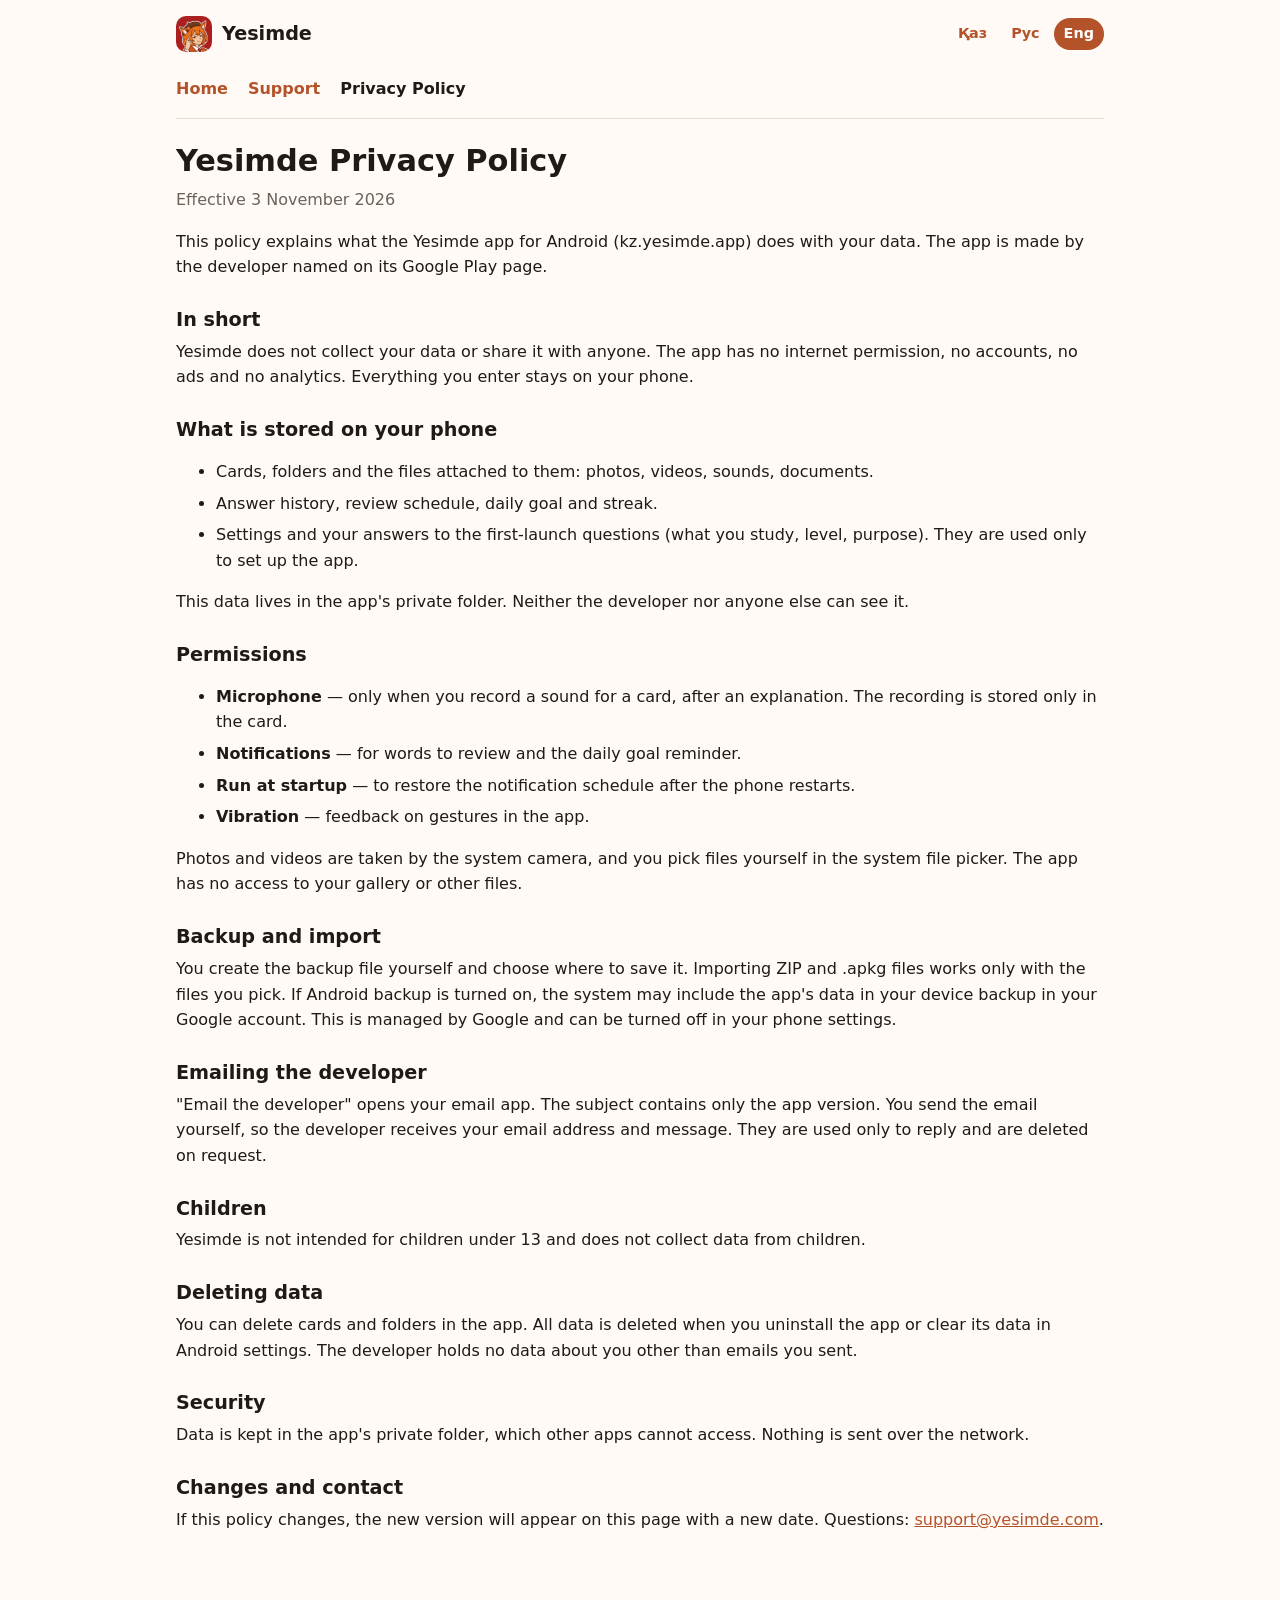
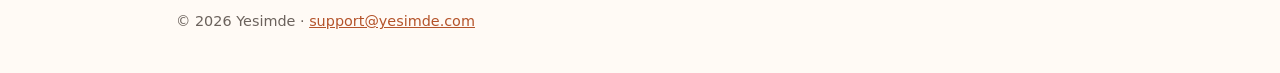
==== privacy/index.html @ 7741d612 "Сайт: главная, поддержка, политика на /privacy/ - главная kk/ru/en со скриншотами в светлой и тёмной" ====
<!doctype html>
<html lang="ru">
<head>
<meta charset="utf-8">
<meta name="viewport" content="width=device-width, initial-scale=1">
<title>Yesimde — Privacy Policy / Политика конфиденциальности / Құпиялық саясаты</title>
<meta name="title-kk" content="Yesimde — құпиялық саясаты">
<meta name="title-ru" content="Yesimde — политика конфиденциальности">
<meta name="title-en" content="Yesimde — Privacy Policy">
<link rel="icon" href="/favicon.png">
<link rel="stylesheet" href="/style.css">
<script src="/site.js" defer></script>
<!-- Исходник: docs/privacy/index.html в основном репозитории, сюда копируется как есть. -->
</head>
<body>
<header class="top">
  <a class="brand" href="/"><img src="/img/icon.png" alt="" width="36" height="36">Yesimde</a>
  <nav class="langs" aria-label="Language"><a href="#kk" lang="kk">Қаз</a><a href="#ru" lang="ru">Рус</a><a href="#en" lang="en">Eng</a></nav>
</header>

<main>

<section class="lang-section" id="kk" lang="kk" data-l="kk">
<nav class="pages"><a data-page="/" href="/#kk">Басты бет</a><a data-page="/support/" href="/support/#kk">Қолдау</a><a data-page="/privacy/" href="/privacy/#kk" aria-current="page">Құпиялық саясаты</a></nav>
<h1>Yesimde қолданбасының құпиялық саясаты</h1>
<p class="date">Күшіне енген күні: 2026 жылғы 3 қараша</p>
<p>Бұл саясат Android жүйесіне арналған Yesimde (kz.yesimde.app) қолданбасы деректеріңізбен не істейтінін түсіндіреді. Қолданбаны Google Play-дегі қолданба бетінде көрсетілген әзірлеуші жасаған.</p>

<h2>Қысқаша</h2>
<p>Yesimde деректеріңізді жинамайды және ешкімге жібермейді. Қолданбада интернетке шығу рұқсаты жоқ, аккаунттар, жарнама және аналитика жоқ. Енгізгендеріңіздің бәрі тек телефоныңызда сақталады.</p>

<h2>Телефонда не сақталады</h2>
<ul>
<li>Карточкалар, бумалар және оларға қосылған файлдар: суреттер, видео, дыбыстар, құжаттар.</li>
<li>Жауаптар тарихы, қайталау кестесі, күн мақсаты және «отшақтар».</li>
<li>Баптаулар және бірінші іске қосудағы сауалнама жауаптары (не үйренесіз, деңгей, мақсат). Олар тек қолданбаны баптау үшін керек.</li>
</ul>
<p>Бұл деректер қолданбаның жеке қалтасында жатады, оларды әзірлеуші де, басқа біреу де көрмейді.</p>

<h2>Рұқсаттар</h2>
<ul>
<li><b>Микрофон</b> — карточкаға дыбыс жазғанда ғана, алдымен түсіндірме көрсетіледі. Жазба тек карточкада сақталады.</li>
<li><b>Хабарландырулар</b> — қайталауға арналған сөздер мен күн мақсаты туралы еске салу үшін.</li>
<li><b>Іске қосылғанда жұмыс істеу</b> — телефон қайта қосылғаннан кейін хабарландыру кестесін қалпына келтіру үшін.</li>
<li><b>Діріл</b> — қолданбадағы қимылдарға жауап ретінде.</li>
</ul>
<p>Фото мен видеоны жүйелік камера түсіреді, файлдарды жүйелік таңдау терезесі арқылы өзіңіз таңдайсыз. Қолданба галереяңызға және басқа файлдарыңызға кіре алмайды.</p>

<h2>Сақтық көшірме және импорт</h2>
<p>Сақтық көшірме файлын өзіңіз жасайсыз және оны қайда сақтайтыныңызды өзіңіз таңдайсыз. ZIP және .apkg файлдарын импорттау да тек сіз таңдаған файлдармен жұмыс істейді. Android-тың өз сақтық көшірмесі қосулы болса, жүйе қолданба деректерін Google аккаунтыңыздағы құрылғы көшірмесіне қоса алады. Мұны Google басқарады, оны телефон баптауларынан өшіруге болады.</p>

<h2>Әзірлеушіге хат</h2>
<p>«Әзірлеушіге жазу» пошта қолданбаңызды ашады. Хаттың тақырыбында тек қолданба нұсқасы болады. Хатты өзіңіз жібересіз, сондықтан әзірлеуші пошта мекенжайыңызды және хат мәтінін алады. Олар тек жауап беру үшін қолданылады және сұрауыңыз бойынша жойылады.</p>

<h2>Балалар</h2>
<p>Yesimde 13 жастан кіші балаларға арналмаған және балалардан деректер жинамайды.</p>

<h2>Деректерді жою</h2>
<p>Карточкалар мен бумаларды қолданбаның өзінде жоюға болады. Барлық деректер қолданбаны өшіргенде немесе Android баптауларында оның деректерін тазартқанда жойылады. Әзірлеушіде сіз туралы деректер жоқ, тек өзіңіз жіберген хаттар ғана болуы мүмкін.</p>

<h2>Қауіпсіздік</h2>
<p>Деректер Android қолданбаның жеке қалтасында сақталады, басқа қолданбалар оған кіре алмайды. Желі арқылы ештеңе жіберілмейді.</p>

<h2>Өзгерістер және байланыс</h2>
<p>Саясат өзгерсе, жаңа нұсқасы осы бетте жаңа күнімен шығады. Сұрақтар болса, жазыңыз: <a href="mailto:support@yesimde.com">support@yesimde.com</a>.</p>
</section>

<section class="lang-section" id="ru" lang="ru" data-l="ru">
<nav class="pages"><a data-page="/" href="/#ru">Главная</a><a data-page="/support/" href="/support/#ru">Поддержка</a><a data-page="/privacy/" href="/privacy/#ru" aria-current="page">Политика конфиденциальности</a></nav>
<h1>Политика конфиденциальности приложения Yesimde</h1>
<p class="date">Действует с 3 ноября 2026 года</p>
<p>Эта политика объясняет, что приложение Yesimde (kz.yesimde.app) для Android делает с вашими данными. Приложение создано разработчиком, указанным на странице приложения в Google Play.</p>

<h2>Коротко</h2>
<p>Yesimde не собирает ваши данные и никому их не передаёт. У приложения нет разрешения на доступ в интернет, нет аккаунтов, рекламы и аналитики. Всё, что вы вводите, хранится только на вашем телефоне.</p>

<h2>Что хранится на телефоне</h2>
<ul>
<li>Карточки, папки и прикреплённые к ним файлы: фото, видео, звуки, документы.</li>
<li>История ответов, расписание повторений, цель дня и «огоньки».</li>
<li>Настройки и ответы анкеты первого запуска (что вы учите, уровень, цель). Они нужны только для настройки приложения.</li>
</ul>
<p>Эти данные лежат в личной папке приложения, их не видит ни разработчик, ни кто-либо ещё.</p>

<h2>Разрешения</h2>
<ul>
<li><b>Микрофон</b> — только когда вы записываете звук в карточку, сначала показывается объяснение. Запись хранится только в карточке.</li>
<li><b>Уведомления</b> — для слов на повторение и напоминания о цели дня.</li>
<li><b>Запуск при включении</b> — чтобы после перезагрузки телефона восстановить расписание уведомлений.</li>
<li><b>Вибрация</b> — отклик на жесты в приложении.</li>
</ul>
<p>Фото и видео снимает системная камера, файлы вы выбираете сами в системном окне выбора. Доступа к галерее и другим вашим файлам у приложения нет.</p>

<h2>Резервная копия и импорт</h2>
<p>Файл резервной копии создаёте вы сами и сами выбираете, где его сохранить. Импорт ZIP и .apkg работает только с выбранными вами файлами. Если на телефоне включено резервное копирование Android, система может включить данные приложения в копию устройства в вашем аккаунте Google. Этим управляет Google, отключить можно в настройках телефона.</p>

<h2>Письмо разработчику</h2>
<p>«Написать разработчику» открывает ваше почтовое приложение. В теме письма только версия приложения. Письмо отправляете вы сами, поэтому разработчик получает ваш адрес почты и текст письма. Они используются только для ответа и удаляются по вашей просьбе.</p>

<h2>Дети</h2>
<p>Yesimde не предназначено для детей младше 13 лет и не собирает данные детей.</p>

<h2>Удаление данных</h2>
<p>Карточки и папки удаляются в самом приложении. Все данные удаляются вместе с приложением или при очистке его данных в настройках Android. У разработчика нет данных о вас, кроме писем, которые вы отправили сами.</p>

<h2>Безопасность</h2>
<p>Данные хранятся в личной папке приложения, другие приложения к ней доступа не имеют. По сети ничего не передаётся.</p>

<h2>Изменения и связь</h2>
<p>Если политика изменится, новая версия появится на этой странице с новой датой. Вопросы присылайте на <a href="mailto:support@yesimde.com">support@yesimde.com</a>.</p>
</section>

<section class="lang-section" id="en" lang="en" data-l="en">
<nav class="pages"><a data-page="/" href="/#en">Home</a><a data-page="/support/" href="/support/#en">Support</a><a data-page="/privacy/" href="/privacy/#en" aria-current="page">Privacy Policy</a></nav>
<h1>Yesimde Privacy Policy</h1>
<p class="date">Effective 3 November 2026</p>
<p>This policy explains what the Yesimde app for Android (kz.yesimde.app) does with your data. The app is made by the developer named on its Google Play page.</p>

<h2>In short</h2>
<p>Yesimde does not collect your data or share it with anyone. The app has no internet permission, no accounts, no ads and no analytics. Everything you enter stays on your phone.</p>

<h2>What is stored on your phone</h2>
<ul>
<li>Cards, folders and the files attached to them: photos, videos, sounds, documents.</li>
<li>Answer history, review schedule, daily goal and streak.</li>
<li>Settings and your answers to the first-launch questions (what you study, level, purpose). They are used only to set up the app.</li>
</ul>
<p>This data lives in the app's private folder. Neither the developer nor anyone else can see it.</p>

<h2>Permissions</h2>
<ul>
<li><b>Microphone</b> — only when you record a sound for a card, after an explanation. The recording is stored only in the card.</li>
<li><b>Notifications</b> — for words to review and the daily goal reminder.</li>
<li><b>Run at startup</b> — to restore the notification schedule after the phone restarts.</li>
<li><b>Vibration</b> — feedback on gestures in the app.</li>
</ul>
<p>Photos and videos are taken by the system camera, and you pick files yourself in the system file picker. The app has no access to your gallery or other files.</p>

<h2>Backup and import</h2>
<p>You create the backup file yourself and choose where to save it. Importing ZIP and .apkg files works only with the files you pick. If Android backup is turned on, the system may include the app's data in your device backup in your Google account. This is managed by Google and can be turned off in your phone settings.</p>

<h2>Emailing the developer</h2>
<p>"Email the developer" opens your email app. The subject contains only the app version. You send the email yourself, so the developer receives your email address and message. They are used only to reply and are deleted on request.</p>

<h2>Children</h2>
<p>Yesimde is not intended for children under 13 and does not collect data from children.</p>

<h2>Deleting data</h2>
<p>You can delete cards and folders in the app. All data is deleted when you uninstall the app or clear its data in Android settings. The developer holds no data about you other than emails you sent.</p>

<h2>Security</h2>
<p>Data is kept in the app's private folder, which other apps cannot access. Nothing is sent over the network.</p>

<h2>Changes and contact</h2>
<p>If this policy changes, the new version will appear on this page with a new date. Questions: <a href="mailto:support@yesimde.com">support@yesimde.com</a>.</p>
</section>
</main>
<footer>© 2026 Yesimde · <a href="mailto:support@yesimde.com">support@yesimde.com</a></footer>
</body>
</html>
---- style.css ----
/* Yesimde: общий стиль сайта. Палитра как в приложении, тема по системе. */
:root {
  color-scheme: light dark;
  --text: #1f1a17;
  --muted: #6b625c;
  --bg: #fffaf5;
  --surface: #f7ede4;
  --line: #e8ddd3;
  --accent: #b4532a;
  --on-accent: #ffffff;
}
@media (prefers-color-scheme: dark) {
  :root {
    --text: #f2ebe5;
    --muted: #b3a79e;
    --bg: #120b08;
    --surface: #1f1510;
    --line: #3a2a22;
    --accent: #f08a5d;
    --on-accent: #1f0d05;
  }
}

* { box-sizing: border-box; }
html { -webkit-text-size-adjust: 100%; }
body {
  margin: 0;
  background: var(--bg);
  color: var(--text);
  font: 16px/1.6 system-ui, -apple-system, "Segoe UI", Roboto, sans-serif;
}
a { color: var(--accent); }
img { max-width: 100%; display: block; }

/* Шапка: значок, название, языки. */
.top {
  max-width: 960px;
  margin: 0 auto;
  padding: 16px;
  display: flex;
  align-items: center;
  gap: 12px;
  flex-wrap: wrap;
}
.brand {
  display: flex;
  align-items: center;
  gap: 10px;
  color: var(--text);
  text-decoration: none;
  font-weight: 700;
  font-size: 1.2em;
  margin-right: auto;
}
.brand img { width: 36px; height: 36px; border-radius: 10px; }
.langs { display: flex; gap: 4px; }
.langs a {
  padding: 4px 10px;
  border-radius: 999px;
  text-decoration: none;
  font-weight: 600;
  font-size: 0.9em;
}
.langs a[aria-current="true"] { background: var(--accent); color: var(--on-accent); }

/* Языковые разделы. Со скриптом виден только выбранный, без него — все подряд. */
html[data-lang="kk"] [data-l]:not([data-l="kk"]),
html[data-lang="ru"] [data-l]:not([data-l="ru"]),
html[data-lang="en"] [data-l]:not([data-l="en"]) { display: none; }
/* Якорь языка (#ru) выбирает раздел, а не место: страница остаётся вверху, с шапкой. */
html[data-lang] .lang-section { border-bottom: 0; scroll-margin-top: 100vh; }

.lang-section {
  max-width: 960px;
  margin: 0 auto;
  padding: 0 16px 48px;
  border-bottom: 1px solid var(--line);
}
.pages {
  display: flex;
  gap: 20px;
  flex-wrap: wrap;
  padding: 8px 0 16px;
  border-bottom: 1px solid var(--line);
  margin-bottom: 24px;
}
.pages a { font-weight: 600; text-decoration: none; }
.pages a[aria-current="page"] { color: var(--text); }

h1 { font-size: 1.9em; line-height: 1.2; margin: 0 0 8px; }
h2 { font-size: 1.2em; margin: 28px 0 6px; line-height: 1.3; }
p, li { margin: 6px 0; }
.lead { font-size: 1.15em; color: var(--muted); margin: 0 0 20px; }
.muted { color: var(--muted); }

/* Главная. */
.hero {
  border-radius: 20px;
  overflow: hidden;
  aspect-ratio: 1024 / 500;
  max-height: 340px;
  width: 100%;
  margin: 0 0 24px;
  background: var(--surface);
}
.hero img { width: 100%; height: 100%; object-fit: cover; object-position: 50% 30%; }
.notice {
  background: var(--surface);
  border-radius: 14px;
  padding: 12px 16px;
  margin: 0 0 24px;
}
.shots {
  display: grid;
  grid-auto-flow: column;
  grid-auto-columns: minmax(180px, 1fr);
  gap: 16px;
  overflow-x: auto;
  scroll-snap-type: x mandatory;
  padding: 4px 0 12px;
  margin: 8px 0 8px;
}
.shots figure { margin: 0; scroll-snap-align: start; }
.shots img {
  width: 100%;
  height: auto;
  aspect-ratio: 540 / 1087;
  border-radius: 18px;
  border: 1px solid var(--line);
  background: var(--surface);
}
.shots figcaption { font-size: 0.9em; color: var(--muted); margin-top: 6px; text-align: center; }
.features {
  display: grid;
  grid-template-columns: repeat(auto-fit, minmax(260px, 1fr));
  gap: 16px;
  margin: 24px 0;
}
.features div { background: var(--surface); border-radius: 16px; padding: 16px; }
.features h2 { margin: 0 0 6px; font-size: 1.05em; }
.features ul { margin: 0; padding-left: 20px; }

/* Поддержка. */
.mail {
  display: inline-block;
  font-size: 1.15em;
  font-weight: 700;
  padding: 10px 18px;
  border-radius: 999px;
  background: var(--accent);
  color: var(--on-accent);
  text-decoration: none;
  margin: 4px 0 8px;
}
details {
  border-bottom: 1px solid var(--line);
  padding: 10px 0;
}
summary { cursor: pointer; font-weight: 600; }
details > :not(summary) { margin-top: 8px; }

/* Политика. */
.date { color: var(--muted); margin: 0 0 16px; }

footer {
  max-width: 960px;
  margin: 0 auto;
  padding: 24px 16px 40px;
  color: var(--muted);
  font-size: 0.9em;
}
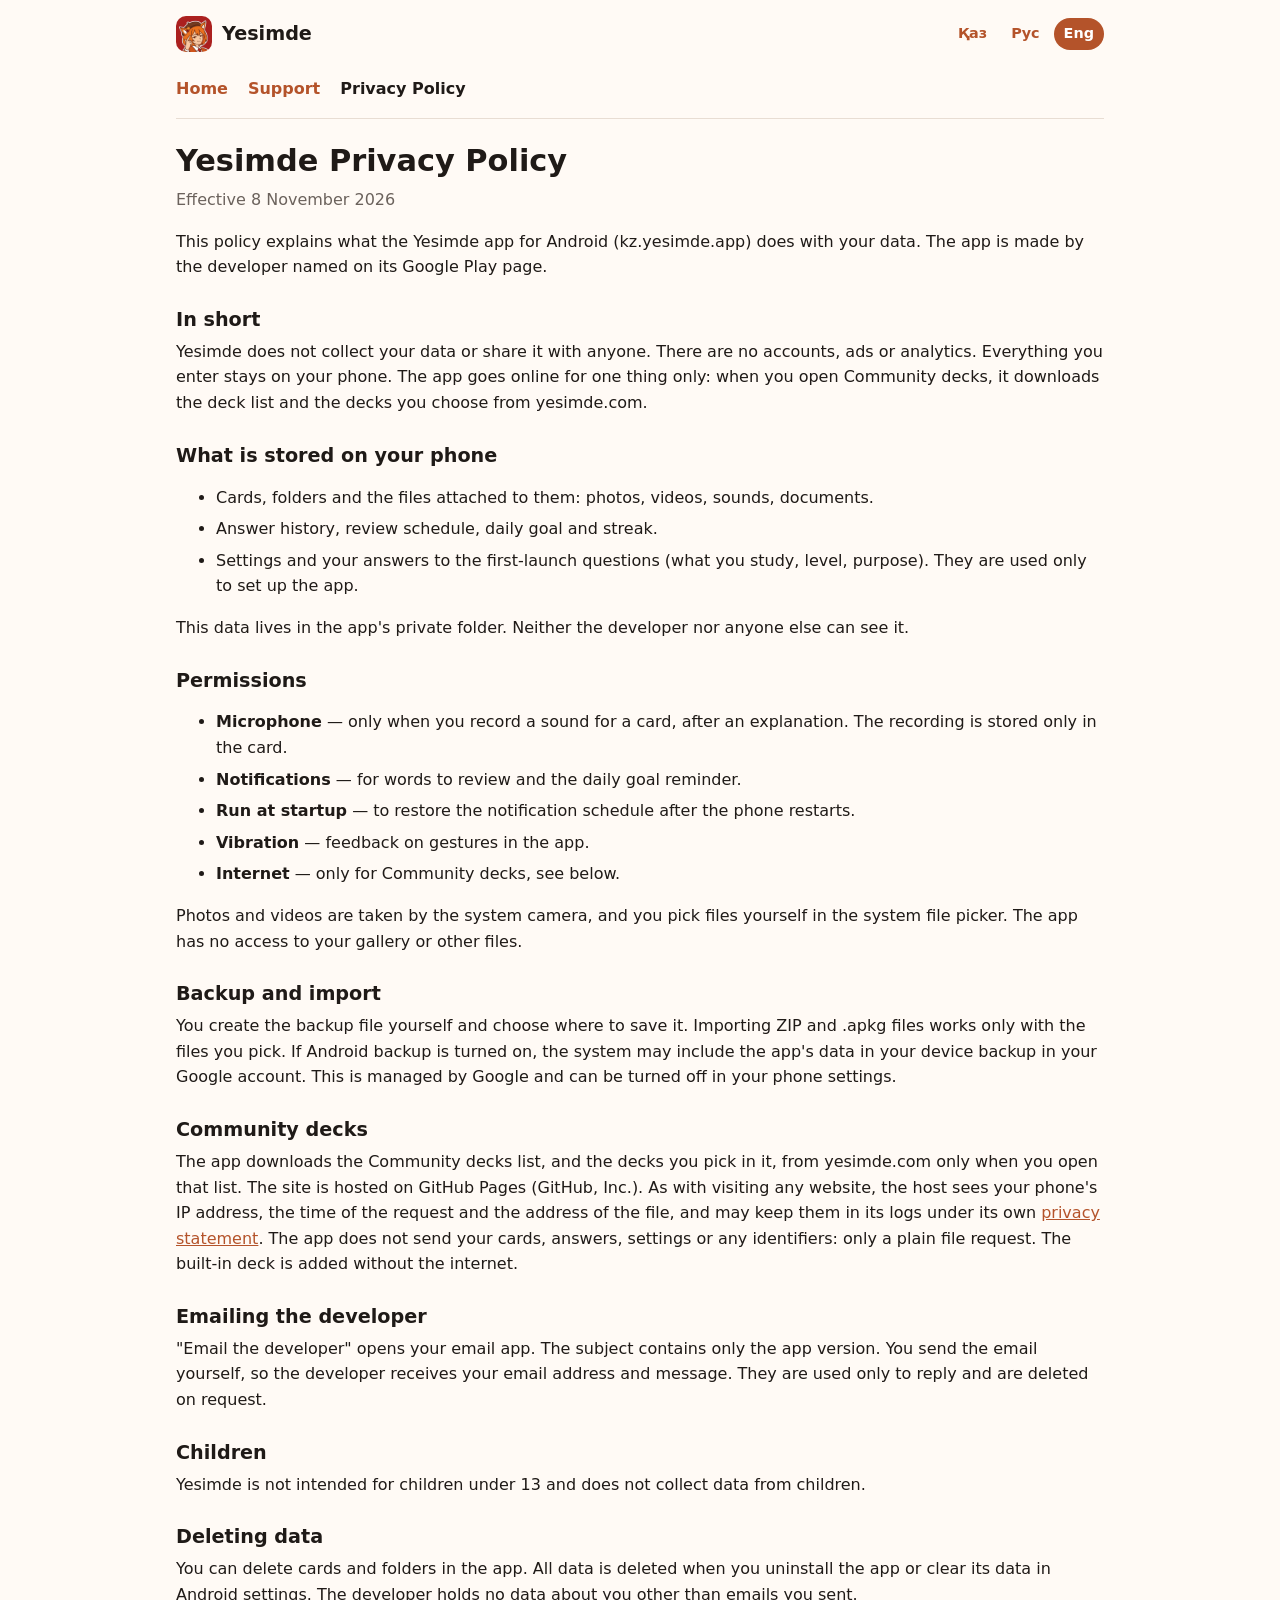
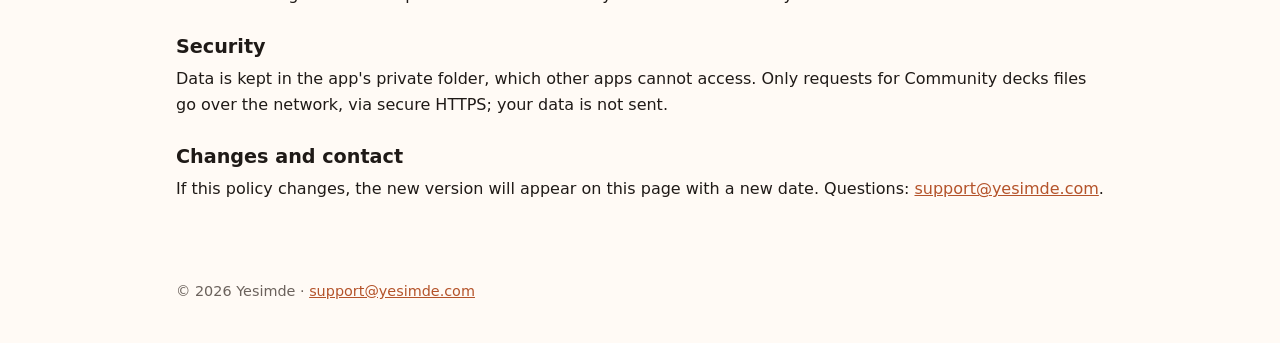
==== commit 6a3d8a0f: "Колоды сообщества: каталог decks/, политика и главная с интернетом - decks/catalog.json и 10 колод: " ====
--- a/privacy/index.html
+++ b/privacy/index.html
@@ -23,11 +23,11 @@
 <section class="lang-section" id="kk" lang="kk" data-l="kk">
 <nav class="pages"><a data-page="/" href="/#kk">Басты бет</a><a data-page="/support/" href="/support/#kk">Қолдау</a><a data-page="/privacy/" href="/privacy/#kk" aria-current="page">Құпиялық саясаты</a></nav>
 <h1>Yesimde қолданбасының құпиялық саясаты</h1>
-<p class="date">Күшіне енген күні: 2026 жылғы 3 қараша</p>
+<p class="date">Күшіне енген күні: 2026 жылғы 8 қараша</p>
 <p>Бұл саясат Android жүйесіне арналған Yesimde (kz.yesimde.app) қолданбасы деректеріңізбен не істейтінін түсіндіреді. Қолданбаны Google Play-дегі қолданба бетінде көрсетілген әзірлеуші жасаған.</p>
 
 <h2>Қысқаша</h2>
-<p>Yesimde деректеріңізді жинамайды және ешкімге жібермейді. Қолданбада интернетке шығу рұқсаты жоқ, аккаунттар, жарнама және аналитика жоқ. Енгізгендеріңіздің бәрі тек телефоныңызда сақталады.</p>
+<p>Yesimde деректеріңізді жинамайды және ешкімге жібермейді. Аккаунттар, жарнама және аналитика жоқ. Енгізгендеріңіздің бәрі тек телефоныңызда сақталады. Қолданба интернетке бір ғана мақсатпен шығады: «Қауымдастық колодалары» тізімін ашқанда yesimde.com сайтынан колодалар тізімін және өзіңіз таңдаған колодаларды жүктейді.</p>
 
 <h2>Телефонда не сақталады</h2>
 <ul>
@@ -43,11 +43,15 @@
 <li><b>Хабарландырулар</b> — қайталауға арналған сөздер мен күн мақсаты туралы еске салу үшін.</li>
 <li><b>Іске қосылғанда жұмыс істеу</b> — телефон қайта қосылғаннан кейін хабарландыру кестесін қалпына келтіру үшін.</li>
 <li><b>Діріл</b> — қолданбадағы қимылдарға жауап ретінде.</li>
+<li><b>Интернет</b> — тек «Қауымдастық колодалары» үшін, төменде қараңыз.</li>
 </ul>
 <p>Фото мен видеоны жүйелік камера түсіреді, файлдарды жүйелік таңдау терезесі арқылы өзіңіз таңдайсыз. Қолданба галереяңызға және басқа файлдарыңызға кіре алмайды.</p>
 
 <h2>Сақтық көшірме және импорт</h2>
 <p>Сақтық көшірме файлын өзіңіз жасайсыз және оны қайда сақтайтыныңызды өзіңіз таңдайсыз. ZIP және .apkg файлдарын импорттау да тек сіз таңдаған файлдармен жұмыс істейді. Android-тың өз сақтық көшірмесі қосулы болса, жүйе қолданба деректерін Google аккаунтыңыздағы құрылғы көшірмесіне қоса алады. Мұны Google басқарады, оны телефон баптауларынан өшіруге болады.</p>
+
+<h2>Қауымдастық колодалары</h2>
+<p>«Қауымдастық колодалары» тізімін және ондағы таңдалған колодаларды қолданба yesimde.com сайтынан тек сіз осы тізімді ашқанда жүктейді. Сайт GitHub Pages қызметінде (GitHub, Inc.) орналасқан. Кез келген сайтты ашқандағыдай, хостинг телефонның IP-мекенжайын, сұрау уақытын және жүктелетін файлдың мекенжайын көреді және оларды өз <a href="https://docs.github.com/site-policy/privacy-policies/github-general-privacy-statement">құпиялық саясатына</a> сәйкес журналдарында сақтауы мүмкін. Қолданба карточкаларыңызды, жауаптарыңызды, баптауларыңызды немесе ешқандай идентификаторды жібермейді: тек файлды сұрайды. Кірістірілген колода желісіз қосылады.</p>
 
 <h2>Әзірлеушіге хат</h2>
 <p>«Әзірлеушіге жазу» пошта қолданбаңызды ашады. Хаттың тақырыбында тек қолданба нұсқасы болады. Хатты өзіңіз жібересіз, сондықтан әзірлеуші пошта мекенжайыңызды және хат мәтінін алады. Олар тек жауап беру үшін қолданылады және сұрауыңыз бойынша жойылады.</p>
@@ -59,7 +63,7 @@
 <p>Карточкалар мен бумаларды қолданбаның өзінде жоюға болады. Барлық деректер қолданбаны өшіргенде немесе Android баптауларында оның деректерін тазартқанда жойылады. Әзірлеушіде сіз туралы деректер жоқ, тек өзіңіз жіберген хаттар ғана болуы мүмкін.</p>
 
 <h2>Қауіпсіздік</h2>
-<p>Деректер Android қолданбаның жеке қалтасында сақталады, басқа қолданбалар оған кіре алмайды. Желі арқылы ештеңе жіберілмейді.</p>
+<p>Деректер Android қолданбаның жеке қалтасында сақталады, басқа қолданбалар оған кіре алмайды. Желі арқылы тек «Қауымдастық колодалары» файлдарының сұраулары қорғалған HTTPS байланысымен жіберіледі, деректеріңіз жіберілмейді.</p>
 
 <h2>Өзгерістер және байланыс</h2>
 <p>Саясат өзгерсе, жаңа нұсқасы осы бетте жаңа күнімен шығады. Сұрақтар болса, жазыңыз: <a href="mailto:support@yesimde.com">support@yesimde.com</a>.</p>
@@ -68,11 +72,11 @@
 <section class="lang-section" id="ru" lang="ru" data-l="ru">
 <nav class="pages"><a data-page="/" href="/#ru">Главная</a><a data-page="/support/" href="/support/#ru">Поддержка</a><a data-page="/privacy/" href="/privacy/#ru" aria-current="page">Политика конфиденциальности</a></nav>
 <h1>Политика конфиденциальности приложения Yesimde</h1>
-<p class="date">Действует с 3 ноября 2026 года</p>
+<p class="date">Действует с 8 ноября 2026 года</p>
 <p>Эта политика объясняет, что приложение Yesimde (kz.yesimde.app) для Android делает с вашими данными. Приложение создано разработчиком, указанным на странице приложения в Google Play.</p>
 
 <h2>Коротко</h2>
-<p>Yesimde не собирает ваши данные и никому их не передаёт. У приложения нет разрешения на доступ в интернет, нет аккаунтов, рекламы и аналитики. Всё, что вы вводите, хранится только на вашем телефоне.</p>
+<p>Yesimde не собирает ваши данные и никому их не передаёт. Нет аккаунтов, рекламы и аналитики. Всё, что вы вводите, хранится только на вашем телефоне. В интернет приложение выходит только для одного: когда вы открываете «Колоды сообщества», оно скачивает с сайта yesimde.com список колод и выбранные вами колоды.</p>
 
 <h2>Что хранится на телефоне</h2>
 <ul>
@@ -88,11 +92,15 @@
 <li><b>Уведомления</b> — для слов на повторение и напоминания о цели дня.</li>
 <li><b>Запуск при включении</b> — чтобы после перезагрузки телефона восстановить расписание уведомлений.</li>
 <li><b>Вибрация</b> — отклик на жесты в приложении.</li>
+<li><b>Интернет</b> — только для «Колод сообщества», см. ниже.</li>
 </ul>
 <p>Фото и видео снимает системная камера, файлы вы выбираете сами в системном окне выбора. Доступа к галерее и другим вашим файлам у приложения нет.</p>
 
 <h2>Резервная копия и импорт</h2>
 <p>Файл резервной копии создаёте вы сами и сами выбираете, где его сохранить. Импорт ZIP и .apkg работает только с выбранными вами файлами. Если на телефоне включено резервное копирование Android, система может включить данные приложения в копию устройства в вашем аккаунте Google. Этим управляет Google, отключить можно в настройках телефона.</p>
+
+<h2>Колоды сообщества</h2>
+<p>Список «Колоды сообщества» и выбранные в нём колоды приложение скачивает с сайта yesimde.com, только когда вы открываете этот список. Сайт размещён на GitHub Pages (GitHub, Inc.). Как при открытии любого сайта, хостинг видит IP-адрес телефона, время запроса и адрес скачиваемого файла и может хранить их в своих журналах по своей <a href="https://docs.github.com/site-policy/privacy-policies/github-general-privacy-statement">политике конфиденциальности</a>. Приложение не отправляет ни ваших карточек, ни ответов, ни настроек, ни каких-либо идентификаторов: только обычный запрос файла. Встроенная колода добавляется без сети.</p>
 
 <h2>Письмо разработчику</h2>
 <p>«Написать разработчику» открывает ваше почтовое приложение. В теме письма только версия приложения. Письмо отправляете вы сами, поэтому разработчик получает ваш адрес почты и текст письма. Они используются только для ответа и удаляются по вашей просьбе.</p>
@@ -104,7 +112,7 @@
 <p>Карточки и папки удаляются в самом приложении. Все данные удаляются вместе с приложением или при очистке его данных в настройках Android. У разработчика нет данных о вас, кроме писем, которые вы отправили сами.</p>
 
 <h2>Безопасность</h2>
-<p>Данные хранятся в личной папке приложения, другие приложения к ней доступа не имеют. По сети ничего не передаётся.</p>
+<p>Данные хранятся в личной папке приложения, другие приложения к ней доступа не имеют. По сети идут только запросы файлов «Колод сообщества», по защищённому соединению HTTPS; ваши данные не передаются.</p>
 
 <h2>Изменения и связь</h2>
 <p>Если политика изменится, новая версия появится на этой странице с новой датой. Вопросы присылайте на <a href="mailto:support@yesimde.com">support@yesimde.com</a>.</p>
@@ -113,11 +121,11 @@
 <section class="lang-section" id="en" lang="en" data-l="en">
 <nav class="pages"><a data-page="/" href="/#en">Home</a><a data-page="/support/" href="/support/#en">Support</a><a data-page="/privacy/" href="/privacy/#en" aria-current="page">Privacy Policy</a></nav>
 <h1>Yesimde Privacy Policy</h1>
-<p class="date">Effective 3 November 2026</p>
+<p class="date">Effective 8 November 2026</p>
 <p>This policy explains what the Yesimde app for Android (kz.yesimde.app) does with your data. The app is made by the developer named on its Google Play page.</p>
 
 <h2>In short</h2>
-<p>Yesimde does not collect your data or share it with anyone. The app has no internet permission, no accounts, no ads and no analytics. Everything you enter stays on your phone.</p>
+<p>Yesimde does not collect your data or share it with anyone. There are no accounts, ads or analytics. Everything you enter stays on your phone. The app goes online for one thing only: when you open Community decks, it downloads the deck list and the decks you choose from yesimde.com.</p>
 
 <h2>What is stored on your phone</h2>
 <ul>
@@ -133,11 +141,15 @@
 <li><b>Notifications</b> — for words to review and the daily goal reminder.</li>
 <li><b>Run at startup</b> — to restore the notification schedule after the phone restarts.</li>
 <li><b>Vibration</b> — feedback on gestures in the app.</li>
+<li><b>Internet</b> — only for Community decks, see below.</li>
 </ul>
 <p>Photos and videos are taken by the system camera, and you pick files yourself in the system file picker. The app has no access to your gallery or other files.</p>
 
 <h2>Backup and import</h2>
 <p>You create the backup file yourself and choose where to save it. Importing ZIP and .apkg files works only with the files you pick. If Android backup is turned on, the system may include the app's data in your device backup in your Google account. This is managed by Google and can be turned off in your phone settings.</p>
+
+<h2>Community decks</h2>
+<p>The app downloads the Community decks list, and the decks you pick in it, from yesimde.com only when you open that list. The site is hosted on GitHub Pages (GitHub, Inc.). As with visiting any website, the host sees your phone's IP address, the time of the request and the address of the file, and may keep them in its logs under its own <a href="https://docs.github.com/site-policy/privacy-policies/github-general-privacy-statement">privacy statement</a>. The app does not send your cards, answers, settings or any identifiers: only a plain file request. The built-in deck is added without the internet.</p>
 
 <h2>Emailing the developer</h2>
 <p>"Email the developer" opens your email app. The subject contains only the app version. You send the email yourself, so the developer receives your email address and message. They are used only to reply and are deleted on request.</p>
@@ -149,7 +161,7 @@
 <p>You can delete cards and folders in the app. All data is deleted when you uninstall the app or clear its data in Android settings. The developer holds no data about you other than emails you sent.</p>
 
 <h2>Security</h2>
-<p>Data is kept in the app's private folder, which other apps cannot access. Nothing is sent over the network.</p>
+<p>Data is kept in the app's private folder, which other apps cannot access. Only requests for Community decks files go over the network, via secure HTTPS; your data is not sent.</p>
 
 <h2>Changes and contact</h2>
 <p>If this policy changes, the new version will appear on this page with a new date. Questions: <a href="mailto:support@yesimde.com">support@yesimde.com</a>.</p>
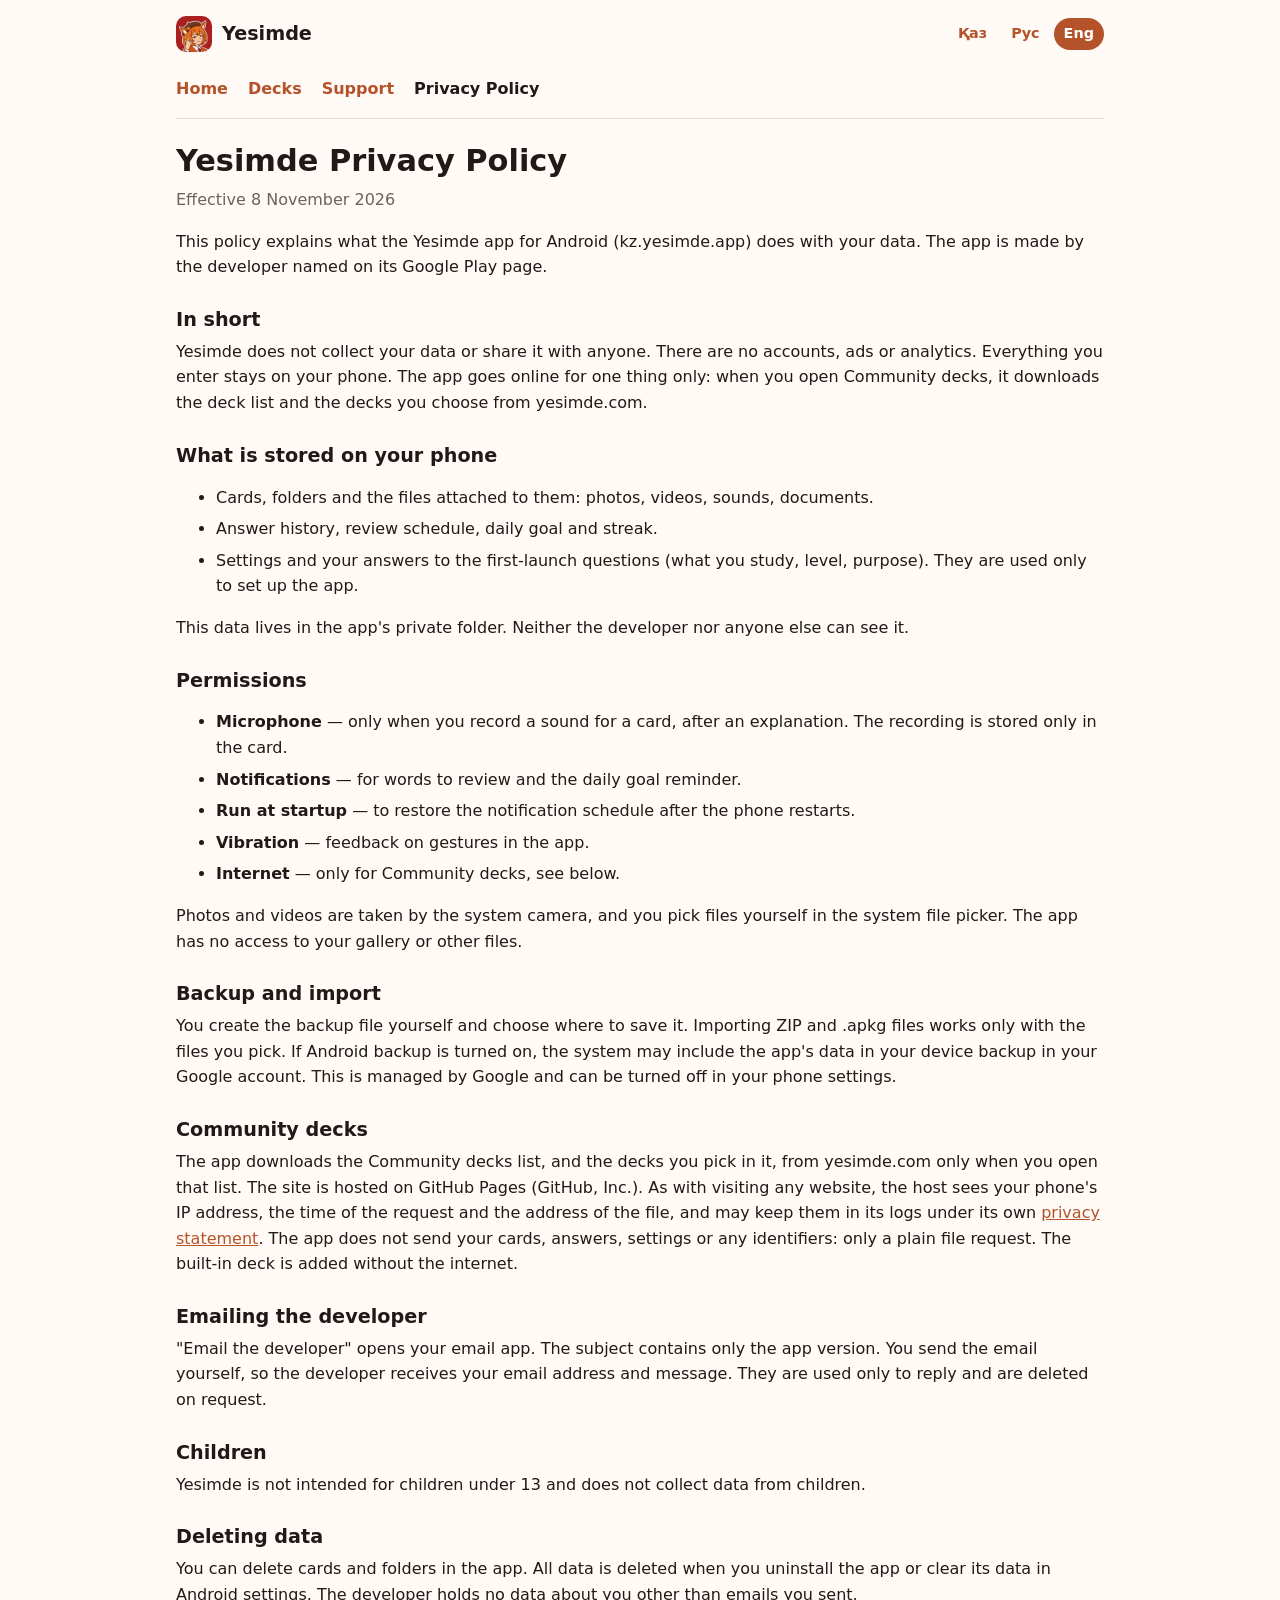
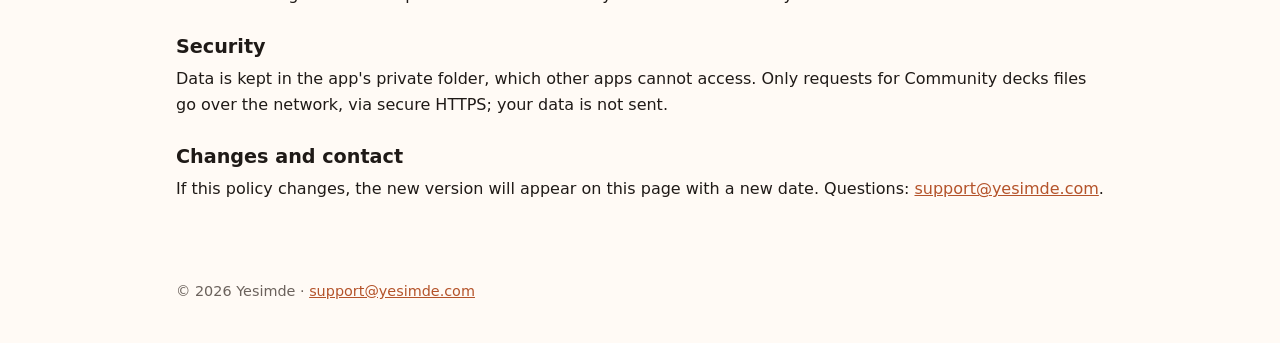
==== commit 6cfff708: "Этап 43д: обновление сайта Обложка как в Google Play. Главная: пять разделов о возможностях со скрин" ====
--- a/privacy/index.html
+++ b/privacy/index.html
@@ -21,7 +21,7 @@
 <main>
 
 <section class="lang-section" id="kk" lang="kk" data-l="kk">
-<nav class="pages"><a data-page="/" href="/#kk">Басты бет</a><a data-page="/support/" href="/support/#kk">Қолдау</a><a data-page="/privacy/" href="/privacy/#kk" aria-current="page">Құпиялық саясаты</a></nav>
+<nav class="pages"><a data-page="/" href="/#kk">Басты бет</a><a data-page="/decks/" href="/decks/#kk">Колодалар</a><a data-page="/support/" href="/support/#kk">Қолдау</a><a data-page="/privacy/" href="/privacy/#kk" aria-current="page">Құпиялық саясаты</a></nav>
 <h1>Yesimde қолданбасының құпиялық саясаты</h1>
 <p class="date">Күшіне енген күні: 2026 жылғы 8 қараша</p>
 <p>Бұл саясат Android жүйесіне арналған Yesimde (kz.yesimde.app) қолданбасы деректеріңізбен не істейтінін түсіндіреді. Қолданбаны Google Play-дегі қолданба бетінде көрсетілген әзірлеуші жасаған.</p>
@@ -70,7 +70,7 @@
 </section>
 
 <section class="lang-section" id="ru" lang="ru" data-l="ru">
-<nav class="pages"><a data-page="/" href="/#ru">Главная</a><a data-page="/support/" href="/support/#ru">Поддержка</a><a data-page="/privacy/" href="/privacy/#ru" aria-current="page">Политика конфиденциальности</a></nav>
+<nav class="pages"><a data-page="/" href="/#ru">Главная</a><a data-page="/decks/" href="/decks/#ru">Колоды</a><a data-page="/support/" href="/support/#ru">Поддержка</a><a data-page="/privacy/" href="/privacy/#ru" aria-current="page">Политика конфиденциальности</a></nav>
 <h1>Политика конфиденциальности приложения Yesimde</h1>
 <p class="date">Действует с 8 ноября 2026 года</p>
 <p>Эта политика объясняет, что приложение Yesimde (kz.yesimde.app) для Android делает с вашими данными. Приложение создано разработчиком, указанным на странице приложения в Google Play.</p>
@@ -119,7 +119,7 @@
 </section>
 
 <section class="lang-section" id="en" lang="en" data-l="en">
-<nav class="pages"><a data-page="/" href="/#en">Home</a><a data-page="/support/" href="/support/#en">Support</a><a data-page="/privacy/" href="/privacy/#en" aria-current="page">Privacy Policy</a></nav>
+<nav class="pages"><a data-page="/" href="/#en">Home</a><a data-page="/decks/" href="/decks/#en">Decks</a><a data-page="/support/" href="/support/#en">Support</a><a data-page="/privacy/" href="/privacy/#en" aria-current="page">Privacy Policy</a></nav>
 <h1>Yesimde Privacy Policy</h1>
 <p class="date">Effective 8 November 2026</p>
 <p>This policy explains what the Yesimde app for Android (kz.yesimde.app) does with your data. The app is made by the developer named on its Google Play page.</p>
--- a/style.css
+++ b/style.css
@@ -98,12 +98,11 @@
   border-radius: 20px;
   overflow: hidden;
   aspect-ratio: 1024 / 500;
-  max-height: 340px;
   width: 100%;
   margin: 0 0 24px;
   background: var(--surface);
 }
-.hero img { width: 100%; height: 100%; object-fit: cover; object-position: 50% 30%; }
+.hero img { width: 100%; height: 100%; object-fit: cover; }
 .notice {
   background: var(--surface);
   border-radius: 14px;
@@ -140,6 +139,106 @@
 .features h2 { margin: 0 0 6px; font-size: 1.05em; }
 .features ul { margin: 0; padding-left: 20px; }
 
+/* Кнопки. Кнопка Google Play без ссылки (site.js, PLAY_OPEN) — с подписью «скоро». */
+.actions { display: flex; flex-wrap: wrap; gap: 10px; align-items: center; margin: 0 0 24px; }
+.btn {
+  display: inline-flex;
+  align-items: center;
+  gap: 8px;
+  min-height: 44px;
+  padding: 10px 20px;
+  border-radius: 999px;
+  background: var(--accent);
+  color: var(--on-accent);
+  font-weight: 700;
+  text-decoration: none;
+  border: 1px solid var(--accent);
+}
+.btn-quiet { background: transparent; color: var(--accent); }
+.btn.soon { background: var(--surface); color: var(--muted); border-color: var(--line); cursor: default; }
+.btn.soon::after {
+  content: attr(data-soon);
+  font-size: 0.8em;
+  font-weight: 600;
+  padding: 1px 8px;
+  border-radius: 999px;
+  background: var(--line);
+  color: var(--text);
+}
+
+/* Главная: разделы о возможностях, текст и скриншот по очереди слева и справа. */
+.feature {
+  display: grid;
+  grid-template-columns: 1fr minmax(0, 300px);
+  gap: 32px;
+  align-items: center;
+  padding: 32px 0;
+  border-top: 1px solid var(--line);
+}
+.feature:nth-of-type(even) { grid-template-columns: minmax(0, 300px) 1fr; }
+.feature:nth-of-type(even) .feature-text { order: 2; }
+.feature h2 { margin: 0 0 8px; font-size: 1.45em; }
+.feature ul { padding-left: 20px; margin: 8px 0 0; }
+.feature img {
+  width: 100%;
+  height: auto;
+  border-radius: 22px;
+  border: 1px solid var(--line);
+  background: var(--surface);
+}
+.feature .more { font-weight: 600; }
+@media (max-width: 700px) {
+  .feature,
+  .feature:nth-of-type(even) { grid-template-columns: 1fr; gap: 16px; }
+  .feature:nth-of-type(even) .feature-text { order: 0; }
+  .feature picture { max-width: 280px; width: 100%; margin: 0 auto; }
+}
+
+/* Колоды сообщества. */
+.deck-list { margin: 8px 0 24px; }
+.deck { padding: 24px 0; border-top: 1px solid var(--line); }
+.deck h2 { margin: 0 0 4px; font-size: 1.3em; }
+.deck-meta { color: var(--muted); font-size: 0.95em; margin: 0 0 8px; }
+.deck .actions { margin: 16px 0 0; }
+.samples {
+  display: grid;
+  grid-auto-flow: column;
+  grid-auto-columns: minmax(220px, 1fr);
+  gap: 12px;
+  margin-top: 14px;
+  /* На телефоне примеры листаются вбок, а не уходят столбиком вниз. */
+  overflow-x: auto;
+  scroll-snap-type: x mandatory;
+  padding-bottom: 4px;
+}
+/* position: relative держит скрытую MathML-копию KaTeX внутри карточки: иначе она
+   вылезает за ленту примеров и растягивает страницу вбок. */
+.sample { scroll-snap-align: start; position: relative; }
+.sample {
+  background: var(--surface);
+  border: 1px solid var(--line);
+  border-radius: 16px;
+  overflow: hidden;
+  display: flex;
+  flex-direction: column;
+}
+.sample-front {
+  padding: 14px 16px;
+  font-weight: 700;
+  font-size: 1.1em;
+  line-height: 1.35;
+  border-bottom: 1px dashed var(--line);
+}
+.sample-back { padding: 12px 16px 14px; font-size: 0.95em; }
+.sample-main { font-weight: 600; color: var(--accent); }
+.sample-line { margin: 2px 0; }
+.sample-label { color: var(--muted); }
+.sample-label::after { content: ": "; }
+.sample-line .math-block { display: block; }
+.sample-line .math-block + * { display: block; }
+.sample-def { color: var(--muted); margin-top: 6px; font-size: 0.95em; }
+.math-block .katex-display { margin: 6px 0; overflow-x: auto; overflow-y: hidden; }
+
 /* Поддержка. */
 .mail {
   display: inline-block;
